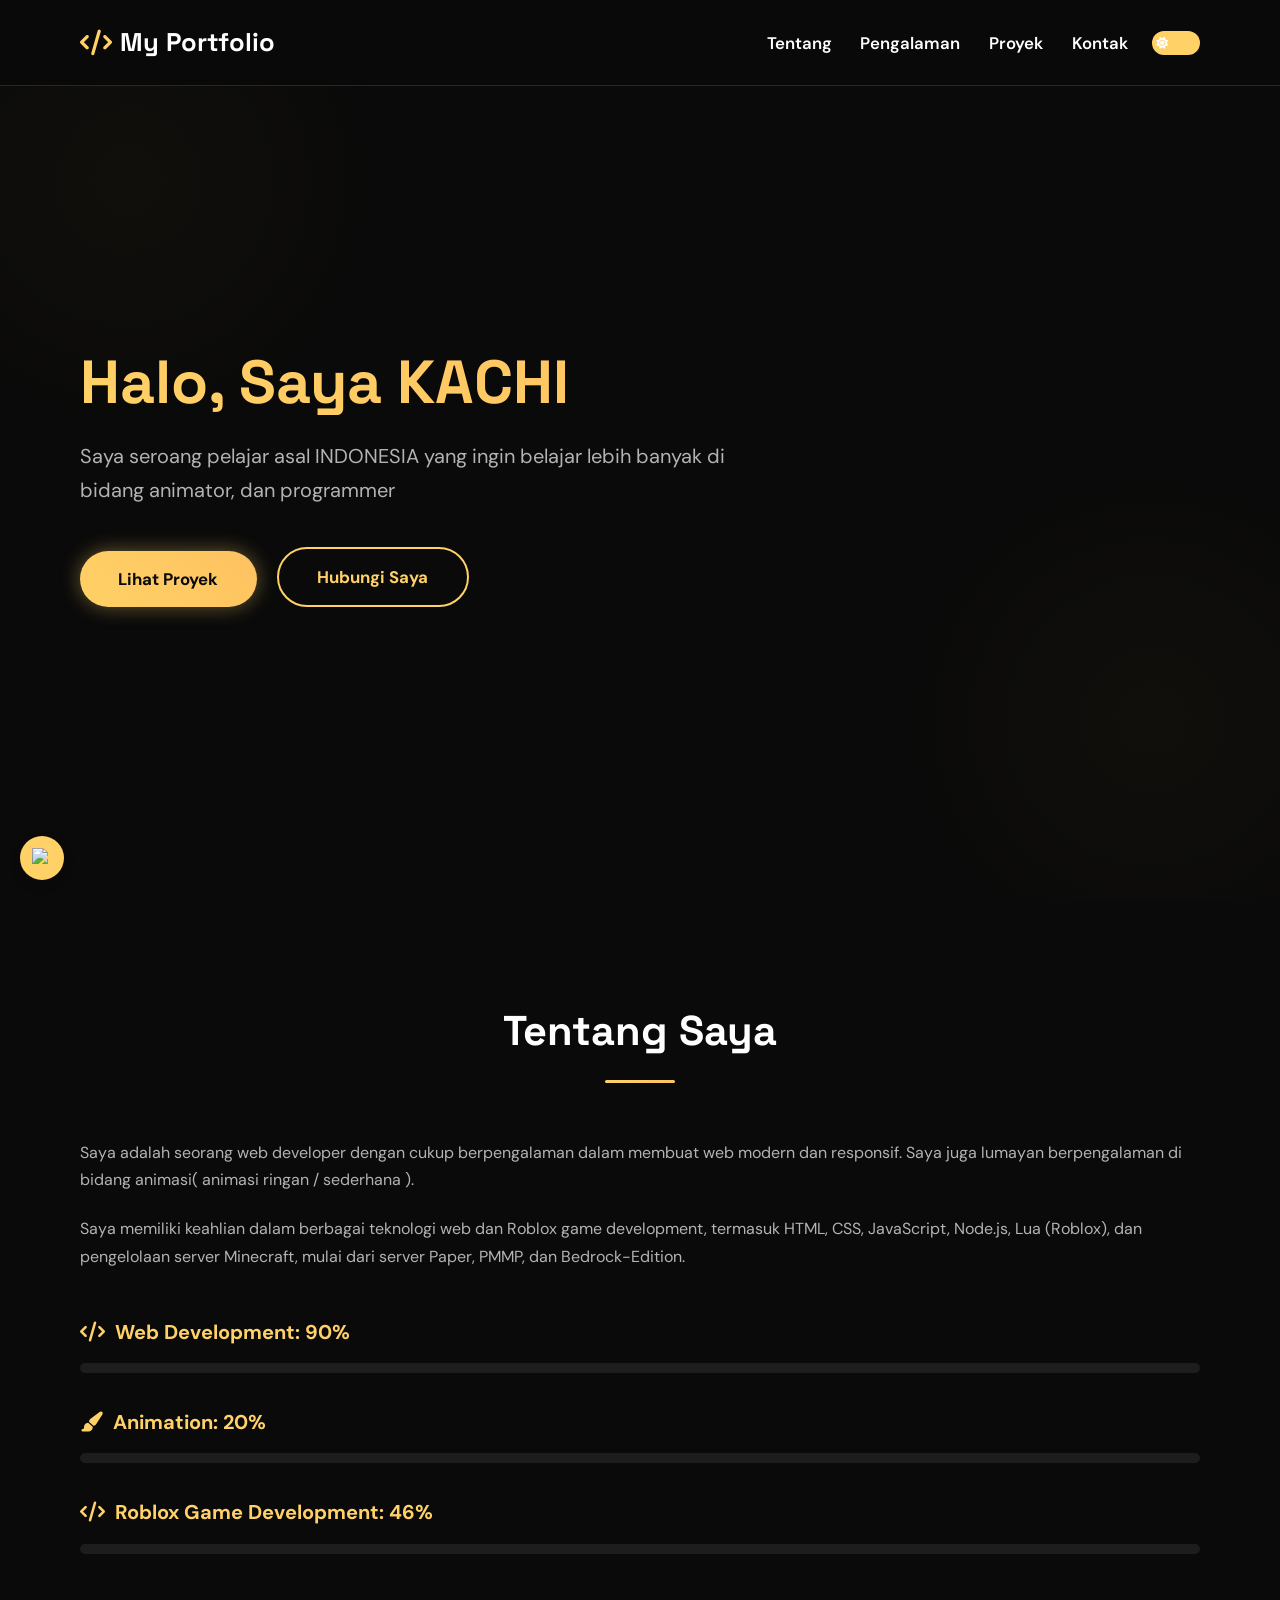
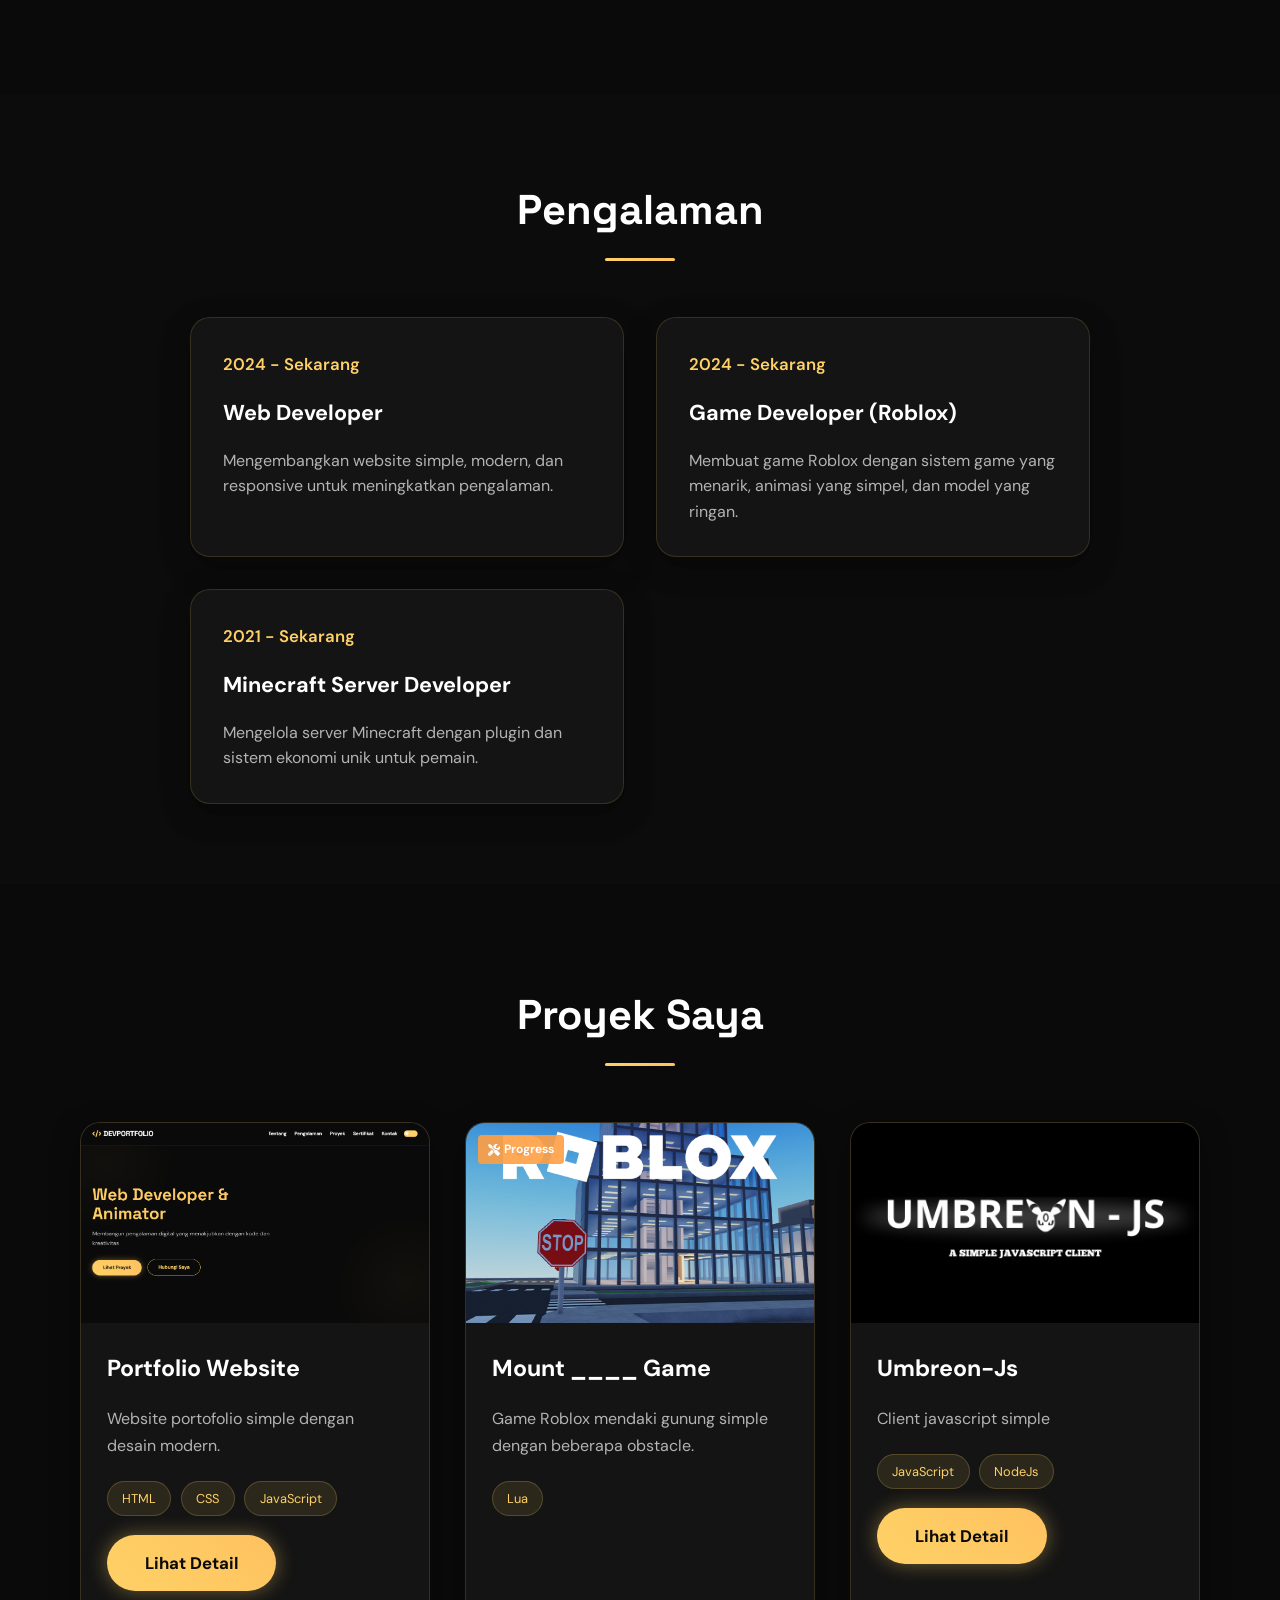
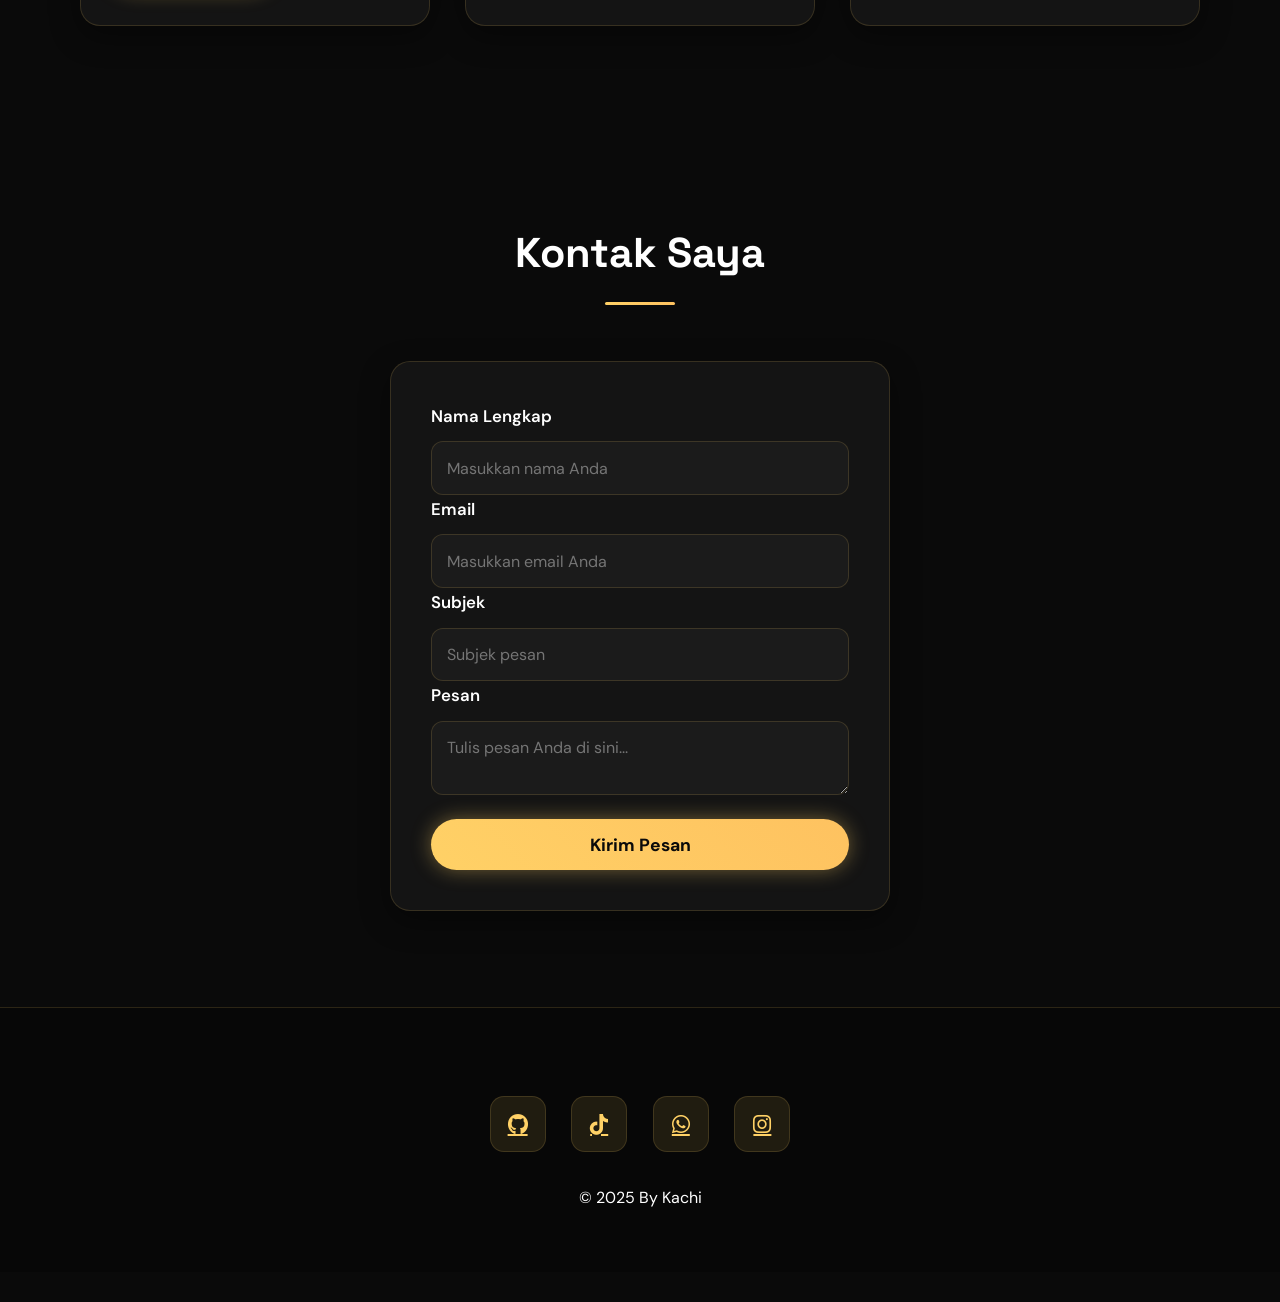
==== id/index.html @ 09e93966 "Add files via upload" ====
<!DOCTYPE html>
<html lang="id">
  <head>
    <meta charset="UTF-8" />
    <meta name="viewport" content="width=device-width, initial-scale=1.0" />
    <title> Kachi Portfolio - Web Developer & Animator</title>
    <link
      rel="icon"
      href="data:image/svg+xml,<svg xmlns=%22http://www.w3.org/2000/svg%22 viewBox=%220 0 100 100%22><text y=%22.9em%22 font-size=%2290%22>💻</text></svg>"
    />
    <link
      rel="stylesheet"
      href="https://cdnjs.cloudflare.com/ajax/libs/font-awesome/6.4.0/css/all.min.css"
    />
    <link rel="stylesheet" href="https://cdnjs.cloudflare.com/ajax/libs/font-awesome/6.4.0/css/all.min.css">
    <link
      href="https://fonts.googleapis.com/css2?family=DM+Sans:wght@400;500;600;700&family=Space+Grotesk:wght@500;600;700&display=swap"
      rel="stylesheet"
    />
    <link rel="stylesheet" href="../assets/style.css" />
  </head>
  <body>
    <div id="loading-bar"></div>
    <header>
      <div class="container">
        <nav>
          <div class="logo">
            <i class="fas fa-code"></i>
            <span>My Portfolio</span>
          </div>
          <div class="nav-right">
            <ul class="nav-links">
              <li><a href="#about">Tentang</a></li>
              <li><a href="#experience">Pengalaman</a></li>
              <li><a href="#projects">Proyek</a></li>
              <!-- <li><a href="#certificates">Sertifikat</a></li> -->
              <li><a href="#contact">Kontak</a></li>
            </ul>
            <div class="theme-toggle" id="themeToggle">
              <i class="fas fa-sun"></i>
              <i class="fas fa-moon"></i>
            </div>
          </div>
        </nav>
      </div>
    </header>
    <section class="hero">
      <div class="container">
        <div class="hero-content" id="home">
          <h1>Halo, Saya KACHI</h1>
          <p>
            Saya seroang pelajar asal INDONESIA yang ingin belajar lebih banyak di bidang animator, dan programmer
          </p>
          <div class="hero-buttons">
            <a href="#projects" class="btn">Lihat Proyek</a>
            <a href="#contact" class="btn btn-outline">Hubungi Saya</a>
          </div>
        </div>
      </div>
    </section>
    <!-- <section class="stats">
      <div class="container">
        <div class="stats-grid">
          <div class="stat-item">
            <span class="stat-number">24+</span><span>Proyek</span>
          </div>
          <div class="stat-item">
            <span class="stat-number">3+</span><span>Tahun</span>
          </div>
          <div class="stat-item">
            <span class="stat-number">15+</span><span>Klien</span>
          </div>
        </div>
      </div>
    </section> -->
    <section id="about">
      <div class="container">
        <div class="section-title"><h2>Tentang Saya</h2></div>
        <div class="about-content">
          <div class="about-text">
            <p>
              Saya adalah seorang web developer dengan cukup berpengalaman dalam membuat
               web modern dan responsif. Saya juga lumayan berpengalaman di bidang animasi( animasi ringan / sederhana ).
            </p>
            <p>
              Saya memiliki keahlian dalam berbagai teknologi web dan Roblox game
              development, termasuk HTML, CSS, JavaScript, Node.js, Lua
              (Roblox), dan pengelolaan server Minecraft, mulai dari server Paper, PMMP, dan Bedrock-Edition.
            </p>
            <div class="skills">
              <div class="skill-category">
                <h4><i class="fas fa-code"></i> Web Development: 90%</h4>
                <div class="skill-bar">
                  <div class="skill-progress web-dev">
                  </div>
                </div>
              </div>
              <div class="skill-category">
                <h4><i class="fas fa-paint-brush"></i> Animation: 20%</h4>
                <div class="skill-bar">
                  <div class="skill-progress animation">
                  </div>
                </div>
              </div>
              <div class="skill-category">
                <h4><i class="fas fa-code"></i> Roblox Game Development: 46%</h4>
                <div class="skill-bar">
                  <div class="skill-progress roblox-dev">
                  </div>
                </div>
              </div>
            </div>
          </div>
        </div>
      </div>
    </section>
    <section id="experience" class="experience">
      <div class="container">
        <div class="section-title"><h2>Pengalaman</h2></div>
        <div class="experience-grid">
          <div class="experience-card">
            <span class="experience-date">2024 - Sekarang</span>
            <h3 class="experience-title">Web Developer</h3>
            <p>
              Mengembangkan website simple, modern, dan responsive untuk meningkatkan pengalaman.
            </p>
          </div>
          <div class="experience-card">
            <span class="experience-date">2024 - Sekarang</span>
            <h3 class="experience-title">Game Developer (Roblox)</h3>
            <p>
              Membuat game Roblox dengan sistem game yang menarik, animasi yang simpel, dan model yang ringan.
            </p>
          </div>
          <div class="experience-card">
            <span class="experience-date">2021 - Sekarang</span>
            <h3 class="experience-title">Minecraft Server Developer</h3>
            <p>
              Mengelola server Minecraft dengan plugin dan sistem ekonomi
              unik untuk pemain.
            </p>
          </div>
        </div>
      </div>
    </section>
    <section id="projects">
      <div class="container">
        <div class="section-title"><h2>Proyek Saya</h2></div>
        <div class="projects-grid">
          <!-- Project 1 -->
          <div class="project-card">
            <div class="project-img">
              <img
                src="../assets/myPorfolio_thumb.png"
                alt="Portfolio Website"
              />
              <div class="project-overlay">
                <i class="fas fa-laptop-code project-icon"></i>
              </div>
            </div>
            <div class="project-info">
              <h3>Portfolio Website</h3>
              <p>
                Website portofolio simple dengan desain modern.
              </p>
              <div class="project-tags">
                <span class="project-tag">HTML</span>
                <span class="project-tag">CSS</span>
                <span class="project-tag">JavaScript</span>
              </div>
              <a href="../id/" class="btn">Lihat Detail</a>
            </div>
          </div>
          <!-- Project 2 (WIP) -->
          <div class="project-card">
            <div class="project-img">
              <img
                src="../assets/gnGame-Proj.png"
                alt="Roblox Game"
              />
              <div class="wip-badge"><i class="fas fa-tools"></i>Progress</div>
              <div class="project-overlay">
                <i class="fas fa-gamepad project-icon"></i>
              </div>
            </div>
            <div class="project-info">
              <h3>Mount ____ Game</h3>
              <p>
                Game Roblox mendaki gunung simple dengan beberapa obstacle.
              </p>
              <div class="project-tags">
                <span class="project-tag">Lua</span>
              </div>
              <!-- Btn Detail 
               <a href="#" class="btn">Lihat Detail</a>
            -->
            </div>
          </div>
          <!-- Project 3 -->
          <div class="project-card">
            <div class="project-img">
              <img
                src="../assets/Umb-Banner.png"
                alt="image"
              />
              <div class="project-overlay">
                <i class="fas fa-laptop-code project-icon"></i>
                <!-- server icon
                 <i class="fas fa-server project-icon">Previ</i>
              -->
              </div>
            </div>
            <div class="project-info">
              <h3>Umbreon-Js</h3>
              <p>
                Client javascript simple
              </p>
              <div class="project-tags">
                <span class="project-tag">JavaScript</span>
                <span class="project-tag">NodeJs</span>
              </div>
              <a href="https://github.com/Info80808090/Umbreon-js" class="btn">Lihat Detail</a>
            </div>
          </div>
          </div>
        </div>
      </div>
    </section>
    <!-- <section id="certificates">
      <div class="container">
        <div class="section-title"><h2>Sertifikat</h2></div>
        <div class="certificates">
          <div class="certificate-card">
            <div class="certificate-image">
              <img
                src="https://images.unsplash.com/photo-1552664730-d307ca884978?ixlib=rb-4.0.3&ixid=M3wxMjA3fDB8MHxwaG90by1wYWdlfHx8fGVufDB8fHx8fA%3D%3D&auto=format&fit=crop&w=400&q=80"
                alt="Web Development Certificate"
              />
            </div>
            <h3>Web Development</h3>
            <p>Advanced JavaScript & Node.js</p>
            <small>Platform: Coursera</small>
            <a href="#" class="certificate-link">Lihat Sertifikat</a>
          </div>
          <div class="certificate-card">
            <div class="certificate-image">
              <img
                src="https://images.unsplash.com/photo-1553877522-43269d4ea984?ixlib=rb-4.0.3&ixid=M3wxMjA3fDB8MHxwaG90by1wYWdlfHx8fGVufDB8fHx8fA%3D%3D&auto=format&fit=crop&w=400&q=80"
                alt="Responsive Design Certificate"
              />
            </div>
            <h3>Responsive Design</h3>
            <p>Modern CSS & Flexbox/Grid</p>
            <small>Platform: Udemy</small>
            <a href="#" class="certificate-link">Lihat Sertifikat</a>
          </div>
          <div class="certificate-card">
            <div class="certificate-image">
              <img
                src="https://images.unsplash.com/photo-1551836022-d5d88e9218df?ixlib=rb-4.0.3&ixid=M3wxMjA3fDB8MHxwaG90by1wYWdlfHx8fGVufDB8fHx8fA%3D%3D&auto=format&fit=crop&w=400&q=80"
                alt="Roblox Development Certificate"
              />
            </div>
            <h3>Roblox Development</h3>
            <p>Lua Scripting & Game Design</p>
            <small>Platform: Roblox Academy</small>
            <a href="#" class="certificate-link">Lihat Sertifikat</a>
          </div>
        </div>
      </div>
    </section> -->
    <!-- === CONTACT SECTION === -->
    <section id="contact">
      <div class="container">
        <div class="section-title"><h2>Kontak Saya</h2></div>
        <div class="contact-container">
          <!-- FORM KONTAK - DIPERBARUI UNTUK LEBIH LEBAR DI PC DAN RESPONSIF DI MOBILE -->
          <div class="contact-form">
            <form
              id="contactForm"
              action="https://formspree.io/f/mqayvqgn"
              method="POST"
            >
              <div class="form-group">
                <label for="name">Nama Lengkap</label>
                <input
                  type="text"
                  id="name"
                  name="name"
                  required
                  placeholder="Masukkan nama Anda"
                />
              </div>
              <div class="form-group">
                <label for="email">Email</label>
                <input
                  type="email"
                  id="email"
                  name="email"
                  required
                  placeholder="Masukkan email Anda"
                />
              </div>
              <div class="form-group">
                <label for="subject">Subjek</label>
                <input
                  type="text"
                  id="subject"
                  name="subject"
                  required
                  placeholder="Subjek pesan"
                />
              </div>
              <div class="form-group">
                <label for="message">Pesan</label>
                <textarea
                  id="message"
                  name="message"
                  required
                  placeholder="Tulis pesan Anda di sini..."
                ></textarea>
              </div>
              <button type="submit" class="btn">Kirim Pesan</button>
            </form>
          </div>
        </div>
      </div>
    </section>
    <footer>
      <div class="container">
        <div class="social-links">
          <a href="https://github.com/Info80808090" target="_blank"><i class="fab fa-github"></i></a>
          <a href="https://www.tiktok.com/@itskachich" target="_blank"><i class="fab fa-tiktok"></i></a>
          <a href="https://wa.me/6285591495084" target="_blank"><i class="fab fa-whatsapp"></i></a>
          <a href="https://www.instagram.com/always_wrong69/" target="_blank"><i class="fab fa-instagram"></i></a>
        </div>
        <p>© 2025 By Kachi</p>
        <p class="copyright">
          
        </p>
      </div>
    </footer>
    <button id="backToTop" class="back-to-top">
      <i class="fas fa-arrow-up"></i>
    </button>
    <a href="../en/" class="language-flag" title="English">
  <img src="https://flagcdn.com/w20/gb.png" alt="English" width="20" height="20">
</a>
    <script>
      document.addEventListener("DOMContentLoaded", function () {
        const loadingBar = document.getElementById("loading-bar");
        let width = 0;
        const interval = setInterval(() => {
          if (width >= 100) {
            clearInterval(interval);
            setTimeout(() => {
              loadingBar.style.opacity = "0";
              setTimeout(() => {
                loadingBar.style.display = "none";
              }, 300);
            }, 200);
          } else {
            width += 2;
            loadingBar.style.width = width + "%";
          }
        }, 30);
      });
      document.querySelectorAll('a[href^="#"]').forEach((anchor) => {
        anchor.addEventListener("click", function (e) {
          e.preventDefault();
          document
            .querySelector(this.getAttribute("href"))
            .scrollIntoView({ behavior: "smooth" });
        });
      });
      const observer = new IntersectionObserver(
        (entries) => {
          entries.forEach((entry) => {
            if (entry.isIntersecting) entry.target.classList.add("visible");
          });
        },
        { threshold: 0.1 }
      );
      document
        .querySelectorAll(
          ".hero-content, .section-title, .about-content, .experience-card, .project-card, .certificate-card, .contact-container, footer"
        )
        .forEach((el) => observer.observe(el));
      const themeToggle = document.getElementById("themeToggle");
      const body = document.body;
      const savedTheme = localStorage.getItem("theme") || "dark";
      if (savedTheme === "light") body.classList.add("light-mode");
      themeToggle.addEventListener("click", () => {
        body.classList.toggle("light-mode");
        localStorage.setItem(
          "theme",
          body.classList.contains("light-mode") ? "light" : "dark"
        );
      });
      const backToTopButton = document.getElementById("backToTop");
      window.addEventListener("scroll", () => {
        backToTopButton.classList.toggle("visible", window.scrollY > 400);
      });
      backToTopButton.addEventListener("click", () => {
        window.scrollTo({ top: 0, behavior: "smooth" });
      });
    </script>
  </body>
</html>
---- assets/style.css ----
:root {
  --dark-bg: #0a0a0a;
  --card-bg: #141414;
  --text-primary: #ffffff;
  --text-secondary: #b3b3b3;
  --accent-yellow: #ffd166;
  --accent-gold: #fec260;
  --accent-orange: #ff9e6d;
  --border-radius: 20px;
  --transition: all 0.4s cubic-bezier(0.165, 0.84, 0.44, 1);
  --shadow: 0 10px 30px rgba(0, 0, 0, 0.4);
  --glow: 0 0 20px rgba(255, 209, 102, 0.4);
  --border: 1px solid rgba(255, 209, 102, 0.15);
  /* Light Mode */
  --light-bg: #f8f9fa;
  --light-card: #ffffff;
  --light-text: #212529;
  --light-text-secondary: #6c757d;
  --light-border: 1px solid #e9ecef;
  --light-shadow: 0 10px 30px rgba(0, 0, 0, 0.08);
  --light-glow: 0 0 20px rgba(255, 209, 102, 0.2);
}
* {
  margin: 0;
  padding: 0;
  box-sizing: border-box;
}
body {
  font-family: "DM Sans", sans-serif;
  background: var(--dark-bg);
  color: var(--text-primary);
  line-height: 1.7;
  overflow-x: hidden;
  position: relative;
  transition: background 0.4s, color 0.4s;
}
/* === BACKGROUND ANIMASI === */
body::before {
  content: "";
  position: fixed;
  top: 0;
  left: 0;
  width: 100%;
  height: 100%;
  background: radial-gradient(
      circle at 10% 20%,
      rgba(255, 209, 102, 0.03) 0%,
      transparent 20%
    ),
    radial-gradient(
      circle at 90% 80%,
      rgba(255, 209, 102, 0.03) 0%,
      transparent 20%
    );
  z-index: -1;
  pointer-events: none;
}
body.light-mode {
  background: var(--light-bg);
  color: var(--light-text);
}
body.light-mode::before {
  background: radial-gradient(
      circle at 10% 20%,
      rgba(255, 209, 102, 0.04) 0%,
      transparent 15%
    ),
    radial-gradient(
      circle at 90% 80%,
      rgba(253, 186, 116, 0.04) 0%,
      transparent 20%
    ),
    linear-gradient(135deg, #fffdce 0%, #ffffff 100%);
  animation: none; /* Opsional: nonaktifkan animasi jika terlalu mengganggu */
}
@keyframes bgMove {
  0% {
    background-position: 0% 50%;
  }
  50% {
    background-position: 100% 50%;
  }
  100% {
    background-position: 0% 50%;
  }
}
#loading-bar {
  position: fixed;
  top: 0;
  left: 0;
  width: 0%;
  height: 4px;
  background: linear-gradient(90deg, var(--accent-yellow), var(--accent-gold));
  z-index: 9999;
  transition: width 0.3s ease;
}
header {
  position: fixed;
  top: 0;
  width: 100%;
  padding: 1.3rem 0;
  z-index: 1000;
  background: rgba(10, 10, 10, 0.95);
  backdrop-filter: blur(12px);
  border-bottom: var(--border);
  transition: background 0.4s, border-color 0.4s;
}
body.light-mode header {
  background: rgba(248, 249, 250, 0.95);
  border-bottom: var(--light-border);
}
.container {
  width: 90%;
  max-width: 1200px;
  margin: 0 auto;
  padding: 0 1rem;
}
nav {
  display: flex;
  justify-content: space-between;
  align-items: center;
}
.nav-right {
  display: flex;
  align-items: center;
  gap: 1.5rem;
}
.logo {
  font-family: "Space Grotesk", sans-serif;
  font-size: 1.6rem;
  font-weight: 700;
  color: var(--text-primary);
  display: flex;
  align-items: center;
  gap: 8px;
}
body.light-mode .logo {
  color: var(--light-text);
}
.logo i {
  color: var(--accent-yellow);
  animation: glow 2s ease-in-out;
}
@keyframes glow {
  0%,
  100% {
    text-shadow: 0 0 5px rgba(255, 209, 102, 0.5);
  }
  50% {
    text-shadow: 0 0 20px rgba(255, 209, 102, 0.8);
  }
}
.nav-links {
  display: flex;
  list-style: none;
}
.nav-links li {
  margin-left: 1.8rem;
}
.nav-links a {
  color: var(--text-primary);
  text-decoration: none;
  font-weight: 600;
  font-size: 1.05rem;
  position: relative;
  padding: 0.6rem 0;
  transition: var(--transition);
}
body.light-mode .nav-links a {
  color: var(--light-text);
}
.nav-links a::after {
  content: "";
  position: absolute;
  bottom: 0;
  left: 0;
  width: 0;
  height: 3px;
  background: var(--accent-yellow);
  transition: var(--transition);
  border-radius: 3px;
}
.nav-links a:hover::after {
  width: 100%;
}
.nav-links a:hover {
  color: var(--accent-yellow);
}
.theme-toggle {
  width: 48px;
  height: 24px;
  background: var(--accent-yellow);
  border-radius: 14px;
  position: relative;
  cursor: pointer;
  display: flex;
  align-items: center;
  padding: 0 4px;
  transition: var(--transition);
}
.theme-toggle i {
  position: absolute;
  font-size: 12px;
  transition: opacity 0.3s ease;
}
.theme-toggle .fa-sun {
  opacity: 1;
  left: 4px;
}
.theme-toggle .fa-moon {
  opacity: 0;
  right: 4px;
}
body.light-mode .theme-toggle {
  background: #6c757d;
}
body.light-mode .theme-toggle .fa-sun {
  opacity: 0;
}
body.light-mode .theme-toggle .fa-moon {
  opacity: 1;
}
/* === HERO === */
.hero {
  min-height: 100vh;
  display: flex;
  align-items: center;
  padding: 8rem 0 4rem;
  position: relative;
}
.hero-content {
  max-width: 750px;
  position: relative;
  z-index: 2;
  opacity: 0;
  transform: translateY(30px);
  transition: opacity 0.8s ease, transform 0.8s ease;
}
.hero-content.visible {
  opacity: 1;
  transform: translateY(0);
}
.hero h1 {
  font-family: "Space Grotesk", sans-serif;
  font-size: 3.8rem;
  margin-bottom: 1.5rem;
  line-height: 1.1;
  background: linear-gradient(45deg, var(--accent-yellow), var(--accent-gold));
  -webkit-background-clip: text;
  -webkit-text-fill-color: transparent;
}
body.light-mode .hero h1 {
  background: linear-gradient(45deg, #e6a700, #d48b00);
  -webkit-background-clip: text;
  -webkit-text-fill-color: transparent;
}
.hero p {
  font-size: 1.25rem;
  color: var(--text-secondary);
  margin-bottom: 2.5rem;
  max-width: 650px;
}
body.light-mode .hero p {
  color: var(--light-text-secondary);
}
.btn {
  display: inline-block;
  background: linear-gradient(45deg, var(--accent-yellow), var(--accent-gold));
  color: var(--dark-bg);
  padding: 0.85rem 2.4rem;
  border-radius: 50px;
  text-decoration: none;
  font-weight: 700;
  font-family: "DM Sans", sans-serif;
  transition: var(--transition);
  border: none;
  font-size: 1.05rem;
  box-shadow: var(--glow);
  position: relative;
  overflow: hidden;
}
.btn::before {
  content: "";
  position: absolute;
  top: 0;
  left: -100%;
  width: 100%;
  height: 100%;
  background: linear-gradient(
    90deg,
    transparent,
    rgba(255, 255, 255, 0.4),
    transparent
  );
  transition: 0.6s;
}
.btn:hover::before {
  left: 100%;
}
.btn:hover {
  transform: translateY(-4px);
  box-shadow: 0 8px 20px rgba(255, 209, 102, 0.5);
}
.btn-outline {
  background: transparent;
  color: var(--accent-yellow);
  border: 2px solid var(--accent-yellow);
  margin-left: 1rem;
  box-shadow: none;
}
.btn-outline:hover {
  background: rgba(255, 209, 102, 0.1);
  box-shadow: var(--glow);
}
/* === STATS === */
.stats {
  padding: 2rem 0 4rem;
  text-align: center;
}
.stats-grid {
  display: flex;
  justify-content: center;
  gap: 2.5rem;
  flex-wrap: wrap;
}
.stat-item {
  text-align: center;
}
.stat-number {
  font-family: "Space Grotesk", sans-serif;
  font-size: 2.3rem;
  background: linear-gradient(45deg, var(--accent-yellow), var(--accent-gold));
  -webkit-background-clip: text;
  -webkit-text-fill-color: transparent;
  display: block;
  margin-bottom: 0.5rem;
}
body.light-mode .stat-number {
  background: linear-gradient(45deg, #e6a700, #d48b00);
  -webkit-background-clip: text;
  -webkit-text-fill-color: transparent;
}
/* === SECTIONS === */
section {
  padding: 6rem 0;
  position: relative;
}
.section-title {
  text-align: center;
  margin-bottom: 3.5rem;
  opacity: 0;
  transform: translateY(30px);
  transition: opacity 0.8s ease, transform 0.8s ease;
}
.section-title.visible {
  opacity: 1;
  transform: translateY(0);
}
.section-title h2 {
  font-family: "Space Grotesk", sans-serif;
  font-size: 2.6rem;
  display: inline-block;
  position: relative;
  padding-bottom: 1rem;
  color: var(--text-primary);
}
body.light-mode .section-title h2 {
  color: var(--light-text);
  background: linear-gradient(45deg, #e6a700, #d48b00);
  -webkit-background-clip: text;
  -webkit-text-fill-color: transparent;
}
.section-title h2::after {
  content: "";
  position: absolute;
  bottom: 0;
  left: 50%;
  transform: translateX(-50%);
  width: 70px;
  height: 3px;
  background: linear-gradient(90deg, var(--accent-yellow), var(--accent-gold));
  border-radius: 2px;
}
/* === ABOUT === */
.about-content {
  display: flex;
  align-items: center;
  gap: 3.5rem;
  opacity: 0;
  transform: translateY(30px);
  transition: opacity 0.8s ease, transform 0.8s ease;
}
.about-content.visible {
  opacity: 1;
  transform: translateY(0);
}
.about-text h3 {
  font-size: 2.1rem;
  margin-bottom: 1.6rem;
  font-family: "Space Grotesk", sans-serif;
}
.about-text p {
  margin-bottom: 1.4rem;
  color: var(--text-secondary);
}
body.light-mode .about-text p {
  color: var(--light-text-secondary);
}
.skills {
  margin: 2.8rem 0;
}
.skill-category {
  margin-bottom: 2rem;
}
.skill-category h4 {
  margin-bottom: 0.9rem;
  color: var(--accent-yellow);
  font-size: 1.25rem;
  display: flex;
  align-items: center;
  gap: 10px;
}
.skill-bar {
  height: 10px;
  background: rgba(255, 255, 255, 0.08);
  border-radius: 5px;
  overflow: hidden;
  margin-bottom: 0.5rem;
  position: relative;
}
body.light-mode .skill-bar {
  background: rgba(0, 0, 0, 0.08);
}
.skill-progress {
  height: 100%;
  border-radius: 5px;
  position: relative;
  overflow: hidden;
}
.language-flag {
  position: fixed;
  bottom: 20px;
  left: 20px;
  width: 44px;
  height: 44px;
  display: flex;
  align-items: center;
  justify-content: center;
  background: var(--accent-yellow);
  font-size: 1.3rem;
  box-shadow: var(--glow);
  border-radius: 50%;
  text-decoration: none;
  box-shadow: 0 4px 12px rgba(0, 0, 0, 0.15);
  z-index: 1000;
  transition: transform 0.2s, box-shadow 0.2s;
}

.language-flag:hover {
  transform: translateY(-3px);
  box-shadow: var(--glow);
}
.web-dev {
  background: linear-gradient(90deg, #b3ff00);
  width: 90%;
}

.roblox-dev {
  background: linear-gradient(90deg, #ffbb00);
  width: 46%;
}

.animation {
  background: linear-gradient(90deg, #ff4322);
  width: 20%;
}
.skill-percentage {
  position: absolute;
  right: 10px;
  top: 50%;
  transform: translateY(-50%);
  color: var(--text-primary);
  font-weight: 600;
  font-size: 0.9rem;
}
body.light-mode .skill-percentage {
  color: var(--light-text);
}
/* === EXPERIENCE === */
.experience {
  background: rgba(15, 15, 15, 0.4);
  padding: 5rem 0;
}
body.light-mode .experience {
  background: rgba(0, 0, 0, 0.03);
}
.experience-grid {
  display: grid;
  grid-template-columns: repeat(auto-fill, minmax(300px, 1fr));
  gap: 2rem;
  max-width: 900px;
  margin: 0 auto;
}
.experience-card {
  background: var(--card-bg);
  border-radius: var(--border-radius);
  padding: 2rem;
  box-shadow: var(--shadow);
  border: var(--border);
  transition: var(--transition);
  opacity: 0;
  transform: translateY(30px);
}
body.light-mode .experience-card {
  background: var(--light-card);
  border: var(--light-border);
  color: var(--light-text);
}
.experience-card.visible {
  opacity: 1;
  transform: translateY(0);
}
.experience-card:hover {
  transform: translateY(-8px);
  border-color: rgba(255, 209, 102, 0.3);
  box-shadow: 0 15px 35px rgba(0, 0, 0, 0.5);
}
.experience-date {
  color: var(--accent-yellow);
  font-weight: 600;
  margin-bottom: 1rem;
  font-size: 1.05rem;
  display: block;
}
.experience-title {
  font-size: 1.35rem;
  margin-bottom: 1rem;
  color: var(--text-primary);
}
body.light-mode .experience-title {
  color: var(--light-text);
}
.experience-card p {
  color: var(--text-secondary);
  font-size: 1rem;
  line-height: 1.6;
}
body.light-mode .experience-card p {
  color: var(--light-text-secondary);
}
/* === PROJECTS === */
.projects-grid {
  display: grid;
  grid-template-columns: repeat(auto-fill, minmax(320px, 1fr));
  gap: 2.2rem;
}
.project-card {
  background: var(--card-bg);
  border-radius: var(--border-radius);
  overflow: hidden;
  box-shadow: var(--shadow);
  transition: var(--transition);
  border: var(--border);
  position: relative;
  opacity: 0;
  transform: translateY(30px);
}
body.light-mode .project-card {
  background: var(--light-card);
  border: var(--light-border);
  color: var(--light-text);
}
.project-card.visible {
  opacity: 1;
  transform: translateY(0);
}
.project-card:hover {
  transform: translateY(-10px);
  border-color: rgba(255, 209, 102, 0.3);
  box-shadow: 0 18px 35px rgba(0, 0, 0, 0.5);
}
.project-img {
  height: 200px;
  position: relative;
  overflow: hidden;
}
.project-img img {
  width: 100%;
  height: 100%;
  object-fit: cover;
  transition: var(--transition);
}
.project-card:hover .project-img img {
  transform: scale(1.05);
}
/* Tanda "Tahap Pengerjaan" di kiri atas */
.wip-badge {
  position: absolute;
  top: 12px;
  left: 12px;
  background: rgba(255, 159, 67, 0.9);
  color: white;
  font-size: 0.75rem;
  font-weight: 700;
  padding: 4px 10px;
  border-radius: 4px;
  z-index: 2;
  display: flex;
  align-items: center;
  gap: 4px;
}
.project-overlay {
  position: absolute;
  top: 0;
  left: 0;
  width: 100%;
  height: 100%;
  background: linear-gradient(transparent, rgba(0, 0, 0, 0.7));
  display: flex;
  align-items: center;
  justify-content: center;
  opacity: 0;
  transition: var(--transition);
}
.project-card:hover .project-overlay {
  opacity: 1;
}
.project-icon {
  font-size: 2.8rem;
  color: var(--accent-yellow);
  opacity: 0;
  transition: var(--transition);
}
.project-card:hover .project-icon {
  opacity: 1;
  transform: translateY(-8px);
}
.project-info {
  padding: 1.6rem;
}
.project-info h3 {
  margin-bottom: 1rem;
  color: var(--text-primary);
  font-size: 1.45rem;
}
body.light-mode .project-info h3 {
  color: var(--light-text);
}
.project-info p {
  color: var(--text-secondary);
  margin-bottom: 1.4rem;
  font-size: 1rem;
}
body.light-mode .project-info p {
  color: var(--light-text-secondary);
}
.project-tags {
  display: flex;
  flex-wrap: wrap;
  gap: 0.6rem;
  margin: 1.2rem 0;
}
.project-tag {
  background: rgba(255, 209, 102, 0.1);
  padding: 0.35rem 0.9rem;
  border-radius: 20px;
  font-size: 0.8rem;
  color: var(--accent-yellow);
  border: 1px solid rgba(255, 209, 102, 0.2);
  transition: var(--transition);
}
body.light-mode .project-tag {
  background: rgba(230, 167, 0, 0.1);
  color: #e6a700;
  border-color: rgba(230, 167, 0, 0.3);
}
.project-tag:hover {
  background: rgba(255, 209, 102, 0.2);
}
/* === CERTIFICATES === */
.certificates {
  display: grid;
  grid-template-columns: repeat(auto-fill, minmax(300px, 1fr));
  gap: 2.2rem;
  max-width: 1000px;
  margin: 0 auto;
}
.certificate-card {
  background: var(--card-bg);
  border-radius: var(--border-radius);
  padding: 2rem;
  text-align: center;
  box-shadow: var(--shadow);
  transition: var(--transition);
  border: var(--border);
  position: relative;
  overflow: hidden;
  opacity: 0;
  transform: translateY(30px);
}
body.light-mode .certificate-card {
  background: var(--light-card);
  border: var(--light-border);
  color: var(--light-text);
}
.certificate-card.visible {
  opacity: 1;
  transform: translateY(0);
}
.certificate-card::before {
  content: "";
  position: absolute;
  top: 0;
  left: 0;
  width: 100%;
  height: 4px;
  background: linear-gradient(90deg, var(--accent-yellow), var(--accent-gold));
}
.certificate-card:hover {
  transform: translateY(-8px);
  border-color: rgba(255, 209, 102, 0.3);
  box-shadow: 0 15px 35px rgba(0, 0, 0, 0.5);
}
.certificate-image {
  width: 100%;
  height: 170px;
  background: rgba(255, 209, 102, 0.1);
  border-radius: 12px;
  display: flex;
  align-items: center;
  justify-content: center;
  margin-bottom: 1.4rem;
  overflow: hidden;
  position: relative;
}
.certificate-image img {
  width: 100%;
  height: 100%;
  object-fit: contain;
  opacity: 0.9;
  transition: var(--transition);
}
.certificate-card:hover .certificate-image img {
  opacity: 1;
  transform: scale(1.05);
}
.certificate-card h3 {
  margin-bottom: 1rem;
  color: var(--text-primary);
  font-size: 1.35rem;
}
body.light-mode .certificate-card h3 {
  color: var(--light-text);
}
.certificate-card p {
  color: var(--text-secondary);
  font-size: 0.95rem;
  margin-bottom: 0.8rem;
}
body.light-mode .certificate-card p {
  color: var(--light-text-secondary);
}
.certificate-link {
  display: inline-block;
  color: var(--accent-yellow);
  text-decoration: none;
  font-weight: 600;
  margin-top: 1rem;
  transition: var(--transition);
}
.certificate-link:hover {
  color: var(--accent-gold);
  text-decoration: underline;
}
/* === CONTACT === */
.contact-container {
  display: flex;
  gap: 3.5rem;
  opacity: 0;
  transform: translateY(30px);
  transition: opacity 0.8s ease, transform 0.8s ease;
}
.contact-container.visible {
  opacity: 1;
  transform: translateY(0);
}
.contact-info h3 {
  font-size: 2.1rem;
  margin-bottom: 1.8rem;
  font-family: "Space Grotesk", sans-serif;
}
.contact-info p {
  color: var(--text-secondary);
  margin-bottom: 2.2rem;
  font-size: 1.05rem;
}
body.light-mode .contact-info p {
  color: var(--light-text-secondary);
}
.contact-item {
  display: flex;
  align-items: flex-start;
  margin-bottom: 1.8rem;
}
.contact-item i {
  width: 56px;
  height: 56px;
  background: rgba(255, 209, 102, 0.1);
  border-radius: 14px;
  display: flex;
  align-items: center;
  justify-content: center;
  font-size: 1.3rem;
  color: var(--accent-yellow);
  margin-right: 1.3rem;
  flex-shrink: 0;
  border: var(--border);
  transition: var(--transition);
}
.contact-item:hover i {
  background: rgba(255, 209, 102, 0.2);
  transform: translateY(-3px);
}
.contact-text h4 {
  margin-bottom: 0.4rem;
  color: var(--accent-yellow);
  font-size: 1.15rem;
}

/* === PERBAIKAN FORM KONTAK === */
.contact-form {
  flex: 1;
  background: var(--card-bg);
  padding: 2.5rem;
  border-radius: var(--border-radius);
  box-shadow: var(--shadow);
  border: var(--border);
  transition: var(--transition);
}

body.light-mode .contact-form {
  background: var(--light-card);
  border: var(--light-border);
  color: var(--light-text);
}

.contact-form .form-group label {
  display: block;
  margin-bottom: 0.7rem;
  font-weight: 600;
  color: var(--text-primary);
  font-size: 1.05rem;
}

body.light-mode .contact-form .form-group label {
  color: var(--light-text);
}

.contact-form input,
.contact-form textarea {
  width: 100%;
  padding: 0.95rem;
  background: rgba(30, 30, 30, 0.7);
  border: var(--border);
  border-radius: 12px;
  font-family: inherit;
  font-size: 1rem;
  color: var(--text-primary);
  transition: var(--transition);
}

body.light-mode .contact-form input,
body.light-mode .contact-form textarea {
  background: #f1f3f5;
  color: var(--light-text);
  border: var(--light-border);
}

.contact-form input:focus,
.contact-form textarea:focus {
  outline: none;
  border-color: var(--accent-yellow);
  box-shadow: 0 0 0 3px rgba(255, 209, 102, 0.2);
}

.contact-form .btn {
  width: 100%;
  display: block;
  text-align: center;
  padding: 0.9rem;
  font-size: 1.1rem;
  margin-top: 1rem;
}

/* Responsif untuk Mobile */
@media (max-width: 768px) {
  .contact-container {
    flex-direction: column;
    gap: 2.5rem;
  }
  .contact-form {
    width: 100%;
    max-width: none;
    padding: 2rem;
  }
  .contact-form .form-group label {
    font-size: 1rem;
  }
  .contact-form input,
  .contact-form textarea {
    padding: 0.85rem;
    font-size: 0.95rem;
  }
  .contact-form .btn {
    font-size: 1rem;
    padding: 0.8rem;
  }
}

/* Lebih Lebar di PC */
@media (min-width: 768px) {
  .contact-container {
    gap: 4rem;
  }
  .contact-form {
    max-width: 500px;
    margin-left: auto;
    margin-right: auto;
  }
}

/* === FOOTER === */
footer {
  background: rgba(8, 8, 8, 0.95);
  padding: 3.5rem 0 2rem;
  text-align: center;
  border-top: var(--border);
  opacity: 0;
  transform: translateY(30px);
  transition: opacity 0.8s ease, transform 0.8s ease;
}
body.light-mode footer {
  background: rgba(248, 249, 250, 0.95);
  border-top: var(--light-border);
}
footer.visible {
  opacity: 1;
  transform: translateY(0);
}
.social-links {
  display: flex;
  justify-content: center;
  gap: 1.6rem;
  margin: 2rem 0;
}
.social-links a {
  display: flex;
  align-items: center;
  justify-content: center;
  width: 56px;
  height: 56px;
  border-radius: 14px;
  background: rgba(255, 209, 102, 0.1);
  color: var(--accent-yellow);
  font-size: 1.3rem;
  transition: var(--transition);
  border: var(--border);
}
.social-links a:hover {
  background: var(--accent-yellow);
  color: var(--dark-bg);
  transform: translateY(-4px) rotate(4deg);
  box-shadow: var(--glow);
}
.copyright {
  opacity: 0.8;
  margin-top: 1.8rem;
  font-size: 0.95rem;
}
/* === BACK TO TOP === */
.back-to-top {
  position: fixed;
  bottom: 1.8rem;
  right: 1.8rem;
  width: 48px;
  height: 48px;
  border-radius: 50%;
  background: var(--accent-yellow);
  color: var(--dark-bg);
  border: none;
  font-size: 1.1rem;
  display: flex;
  align-items: center;
  justify-content: center;
  cursor: pointer;
  opacity: 0;
  visibility: hidden;
  transition: var(--transition);
  box-shadow: var(--glow);
}
.back-to-top.visible {
  opacity: 1;
  visibility: visible;
}
.back-to-top:hover {
  transform: translateY(-4px);
  box-shadow: 0 4px 12px rgba(255, 209, 102, 0.6);
}
/* === RESPONSIVE === */
@media (max-width: 992px) {
  .about-content {
    flex-direction: column;
  }
  .contact-container {
    flex-direction: column;
    gap: 2.5rem;
  }
  .hero h1 {
    font-size: 3rem;
  }
  .nav-right {
    gap: 1rem;
  }
}
@media (max-width: 768px) {
  .nav-links {
    display: none;
  }
  .logo {
    font-size: 1.4rem;
  }
  .hero {
    padding: 7rem 0 3rem;
  }
  .hero h1 {
    font-size: 2.4rem;
  }
  .projects-grid,
  .certificates,
  .experience-grid {
    grid-template-columns: 1fr;
  }
  .stats-grid {
    gap: 1.8rem;
  }
  .stat-number {
    font-size: 2rem;
  }
}
@media (max-width: 480px) {
  .hero h1 {
    font-size: 2rem;
  }
  .section-title h2 {
    font-size: 2rem;
  }
  .btn {
    padding: 0.75rem 2rem;
    font-size: 1rem;
  }
  .btn-outline {
    margin-left: 0;
    margin-top: 1rem;
  }
  .theme-toggle {
    width: 44px;
    height: 22px;
  }
  .logo i {
    font-size: 1.1rem;
  }
}
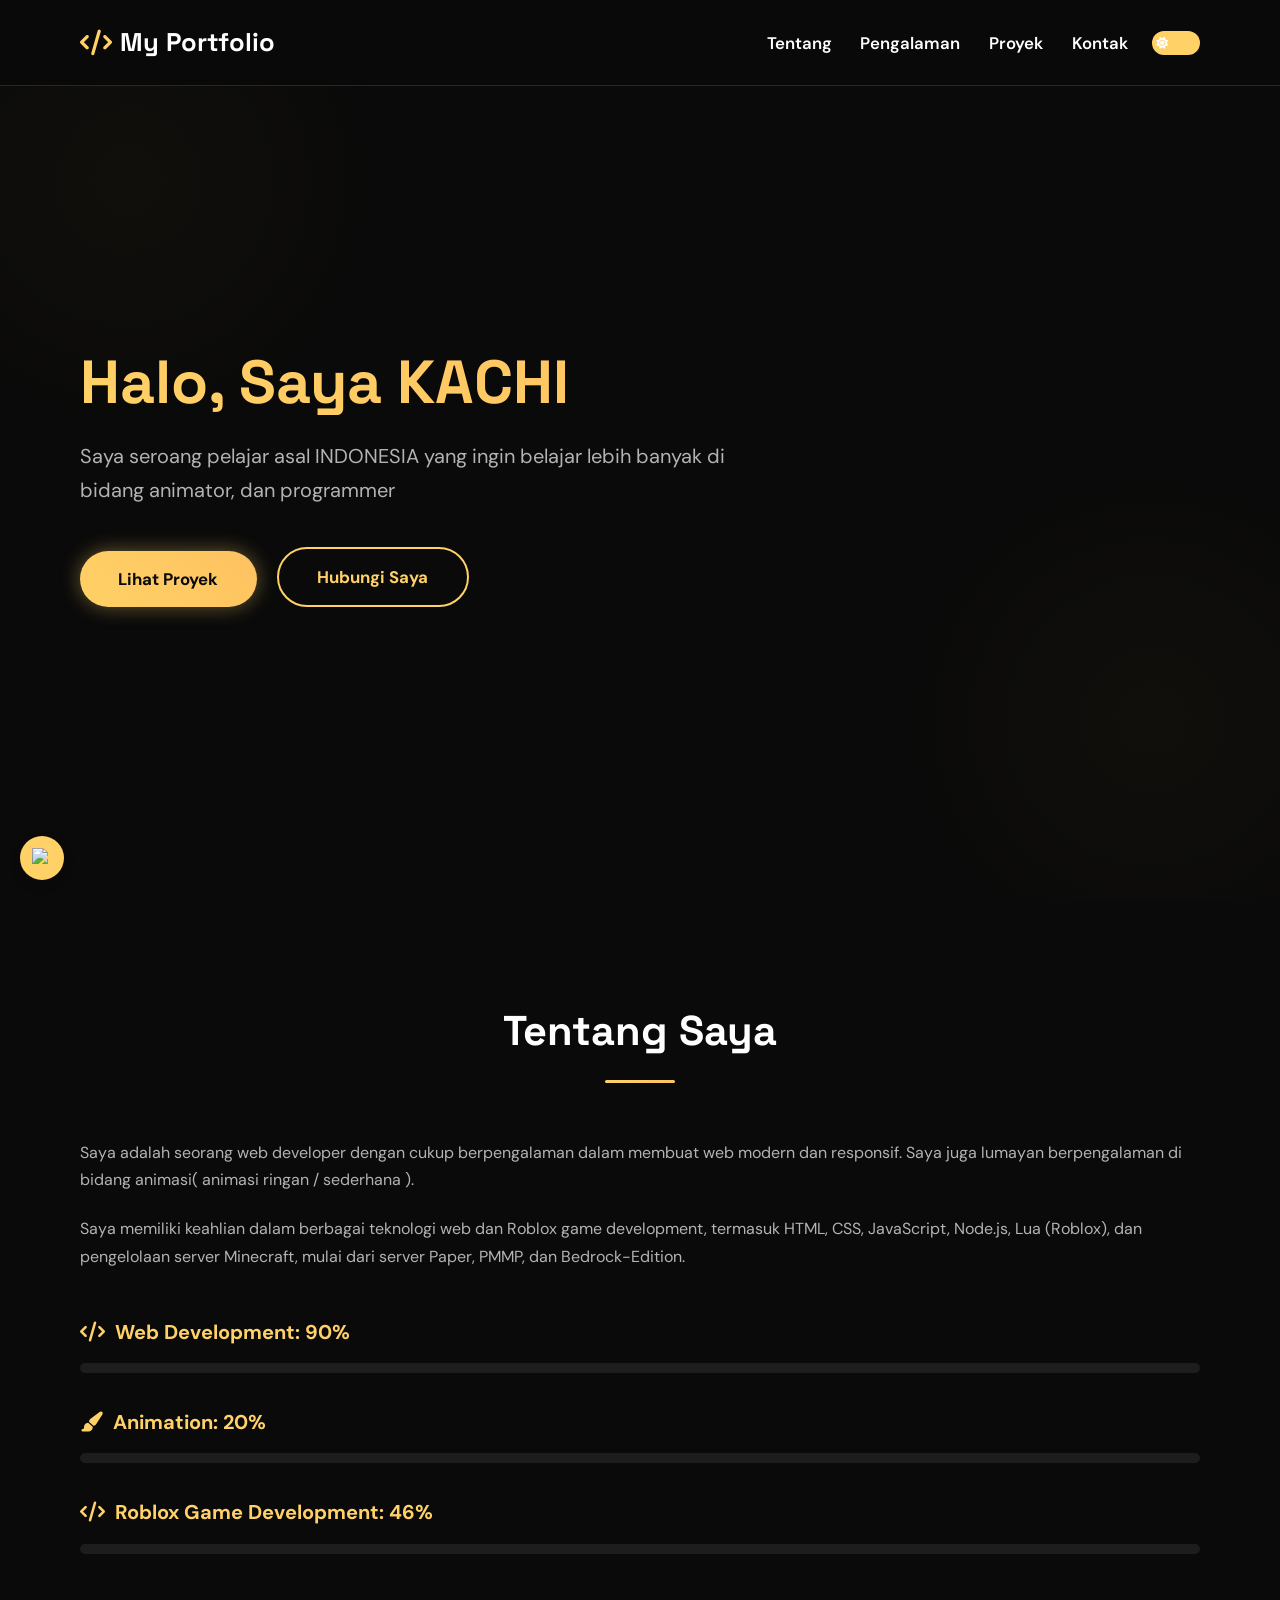
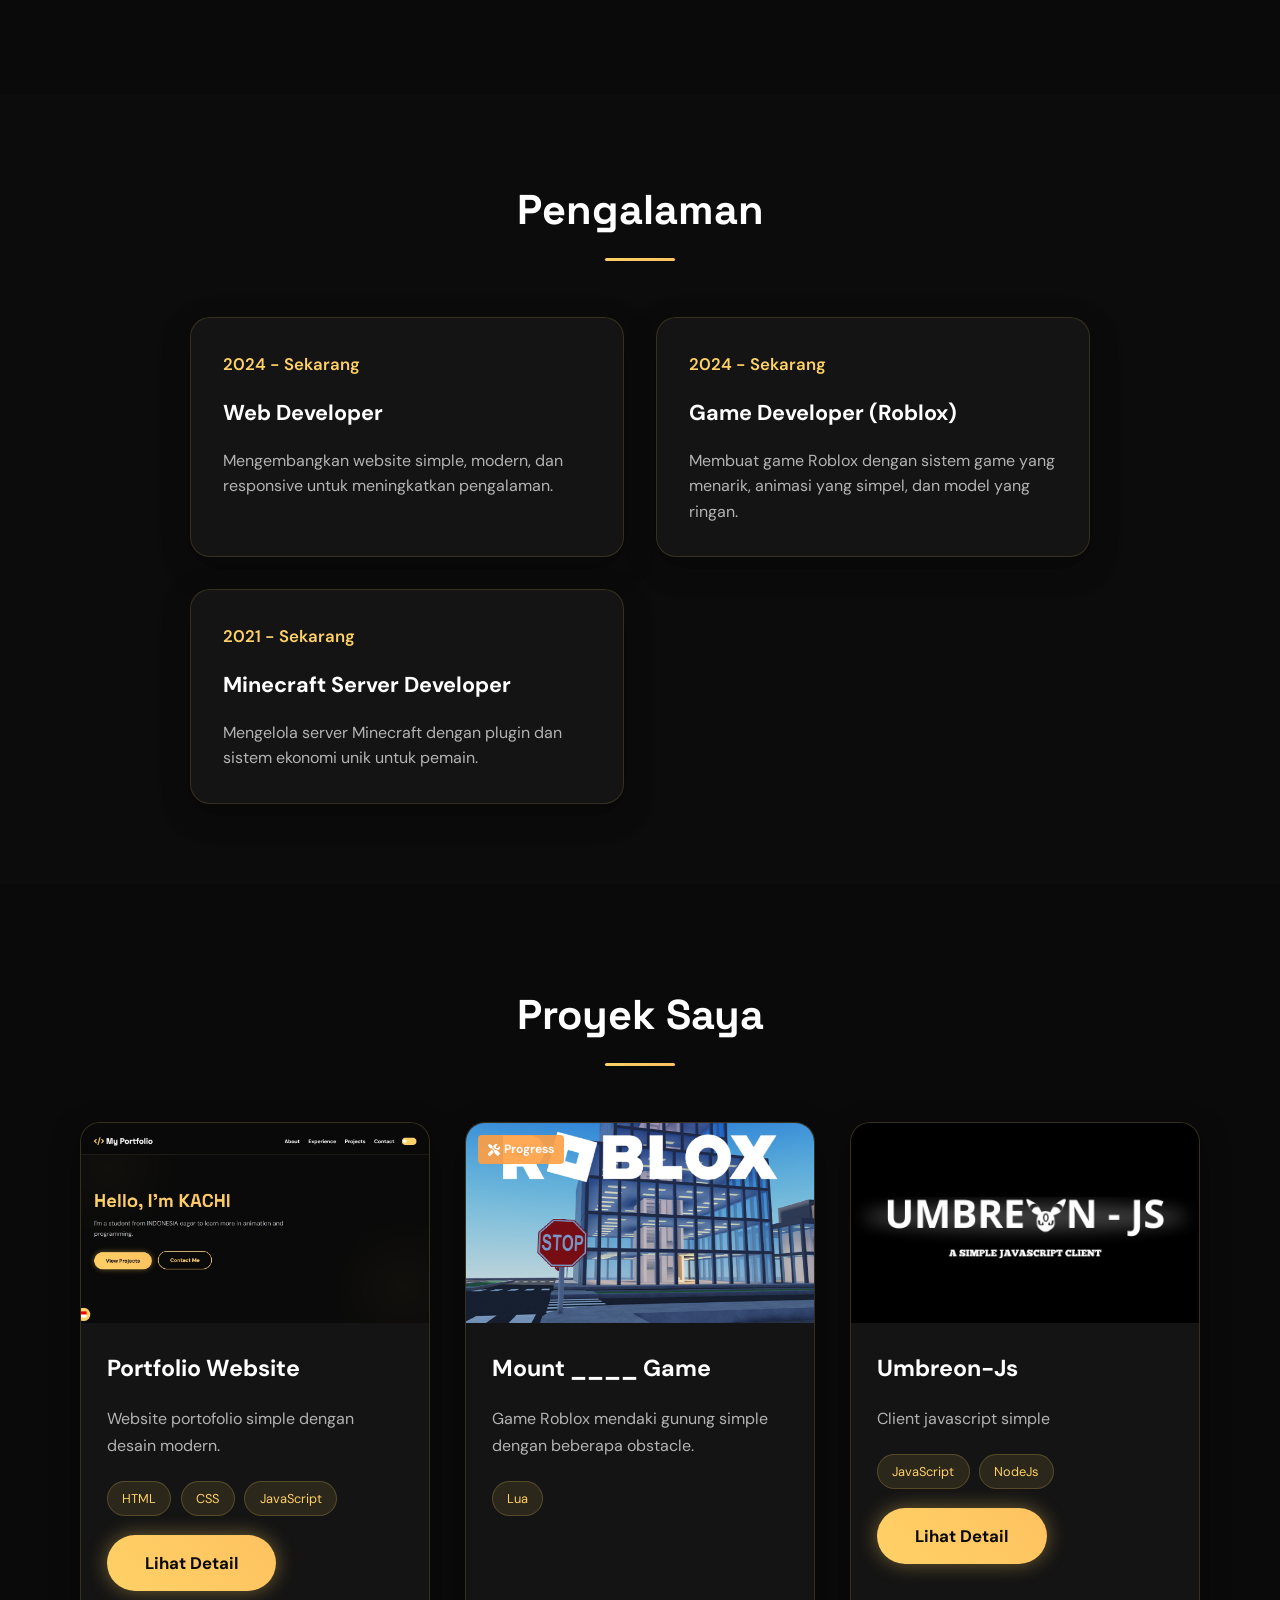
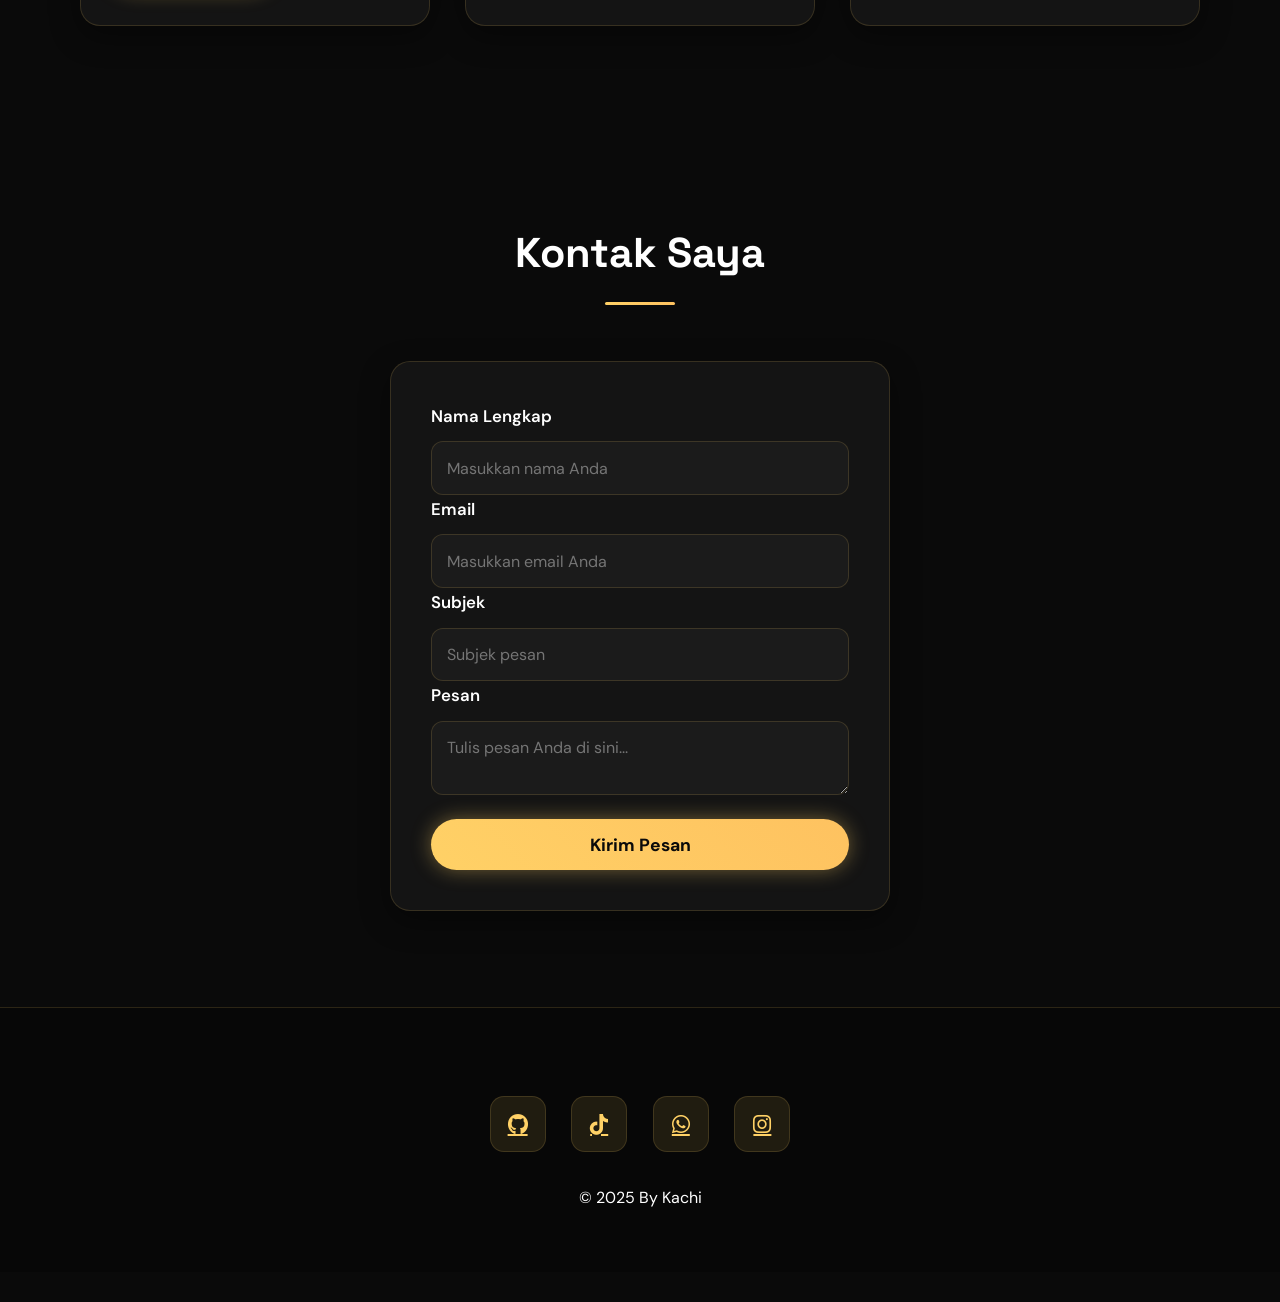
==== commit b47b2366: "Update index.html" ====
--- a/id/index.html
+++ b/id/index.html
@@ -329,10 +329,18 @@
     <footer>
       <div class="container">
         <div class="social-links">
-          <a href="https://github.com/Info80808090" target="_blank"><i class="fab fa-github"></i></a>
-          <a href="https://www.tiktok.com/@itskachich" target="_blank"><i class="fab fa-tiktok"></i></a>
-          <a href="https://wa.me/6285591495084" target="_blank"><i class="fab fa-whatsapp"></i></a>
-          <a href="https://www.instagram.com/always_wrong69/" target="_blank"><i class="fab fa-instagram"></i></a>
+          <a href="https://github.com/yellow-env" target="_blank"
+            ><i class="fab fa-github"></i
+          ></a>
+          <a href="https://www.tiktok.com/@itskachich" target="_blank"
+            ><i class="fab fa-tiktok"></i
+          ></a>
+          <a href="https://wa.me/6285198221676" target="_blank"
+            ><i class="fab fa-whatsapp"></i
+          ></a>
+          <a href="https://www.instagram.com/229p9.mp4/" target="_blank"
+            ><i class="fab fa-instagram"></i
+          ></a>
         </div>
         <p>© 2025 By Kachi</p>
         <p class="copyright">
@@ -407,3 +415,4 @@
     </script>
   </body>
 </html>
+
